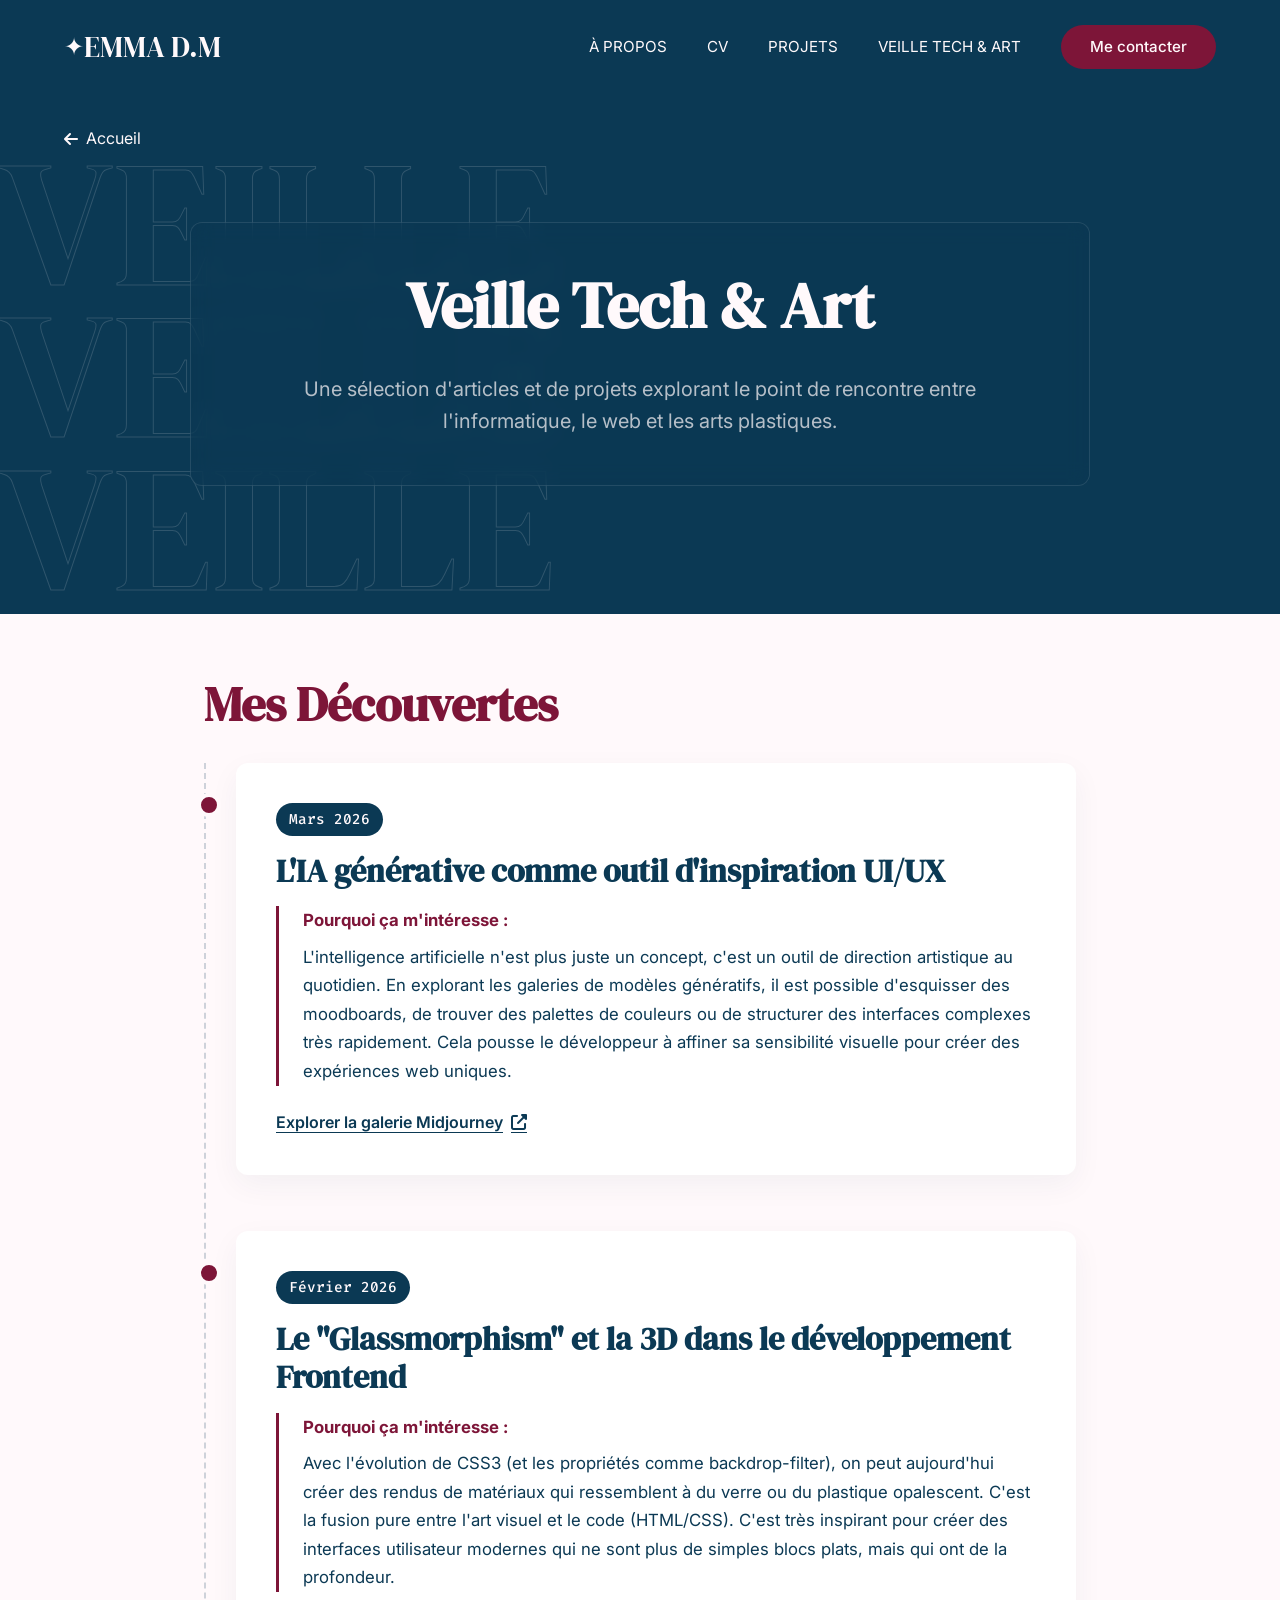
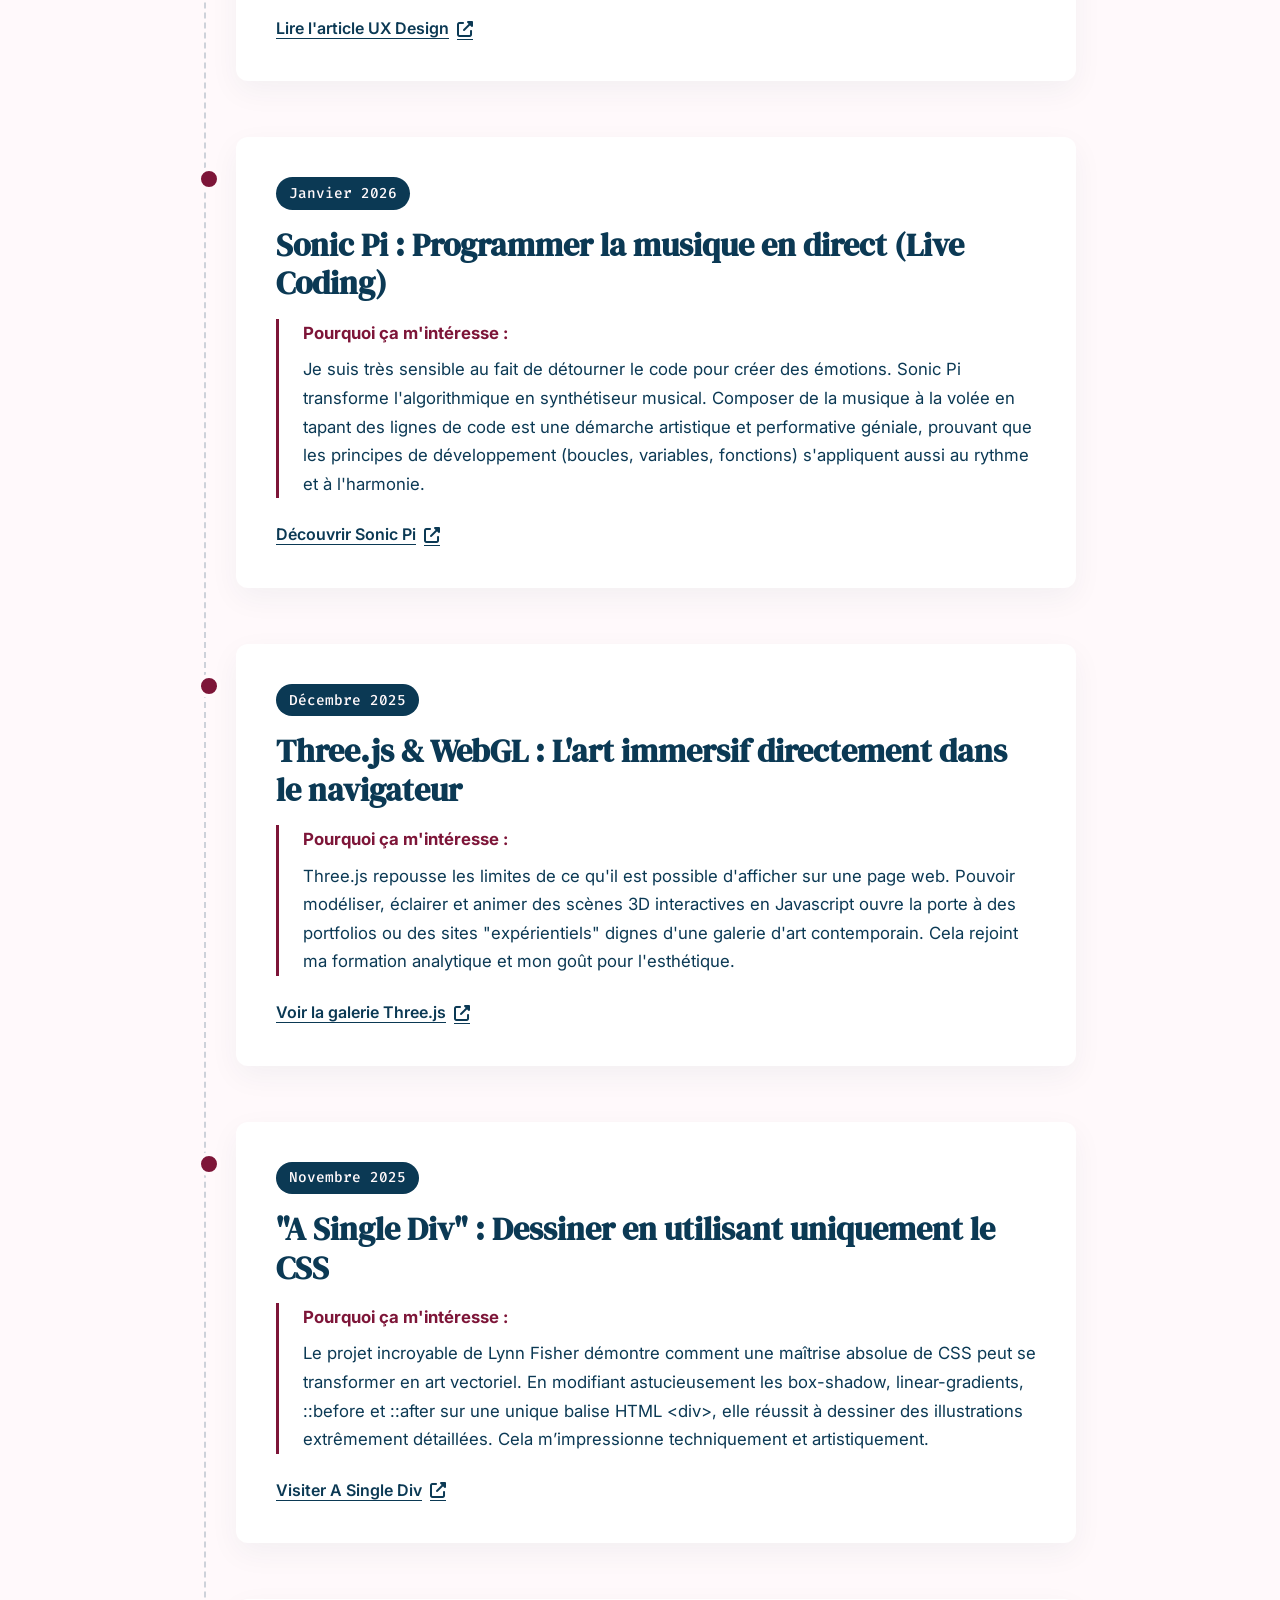
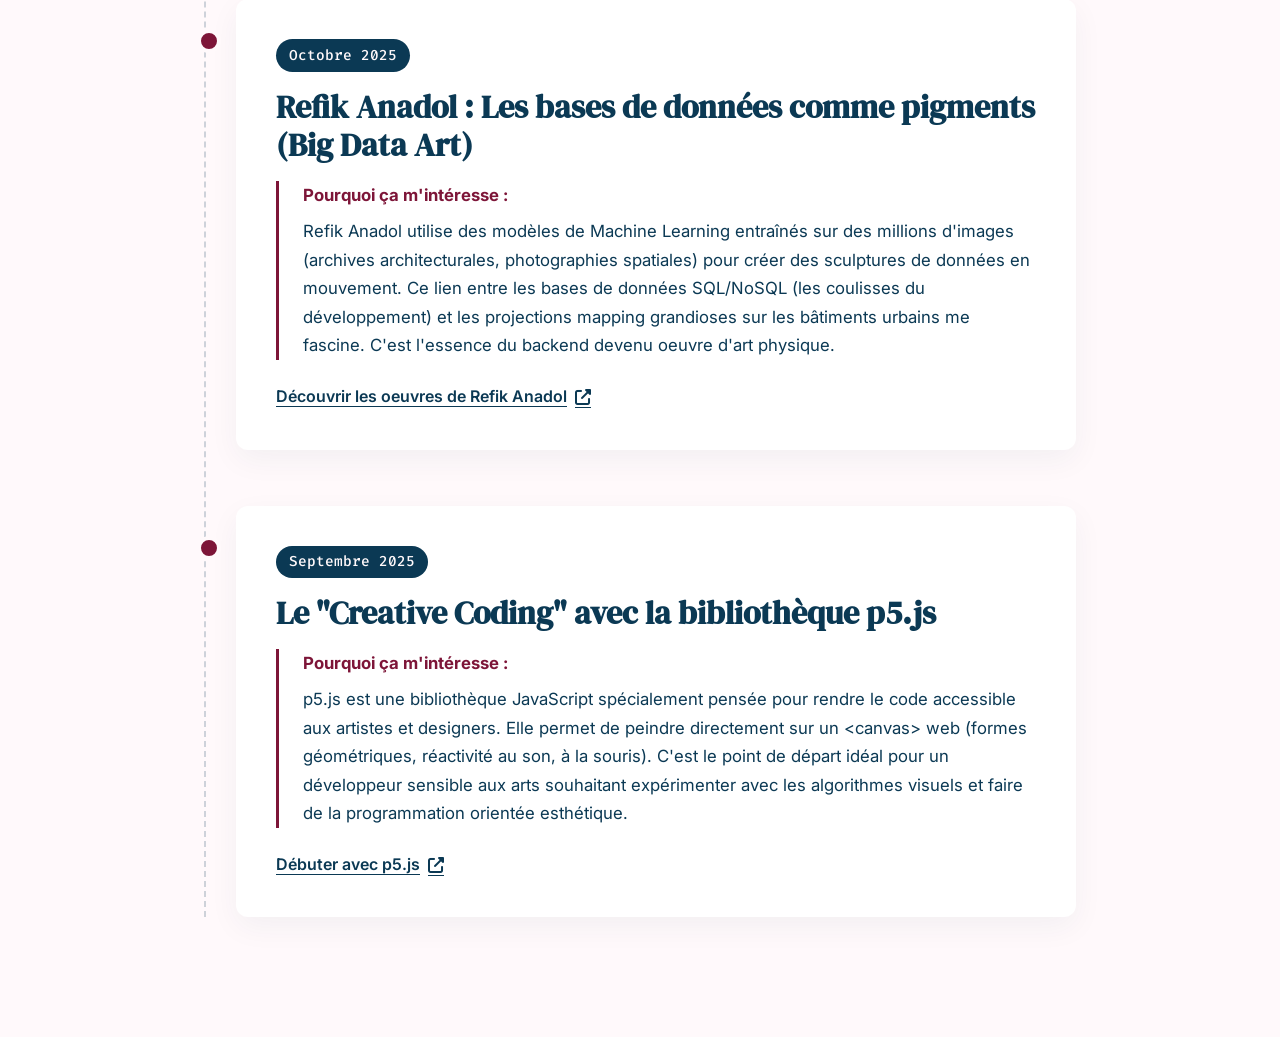
==== veille.html @ 81b7ddf8 "feat: Introduce dedicated internship pages for Labomedia and Everlite, a tech watch section, and a n" ====
<!DOCTYPE html>
<html lang="fr">

<head>
    <meta charset="UTF-8">
    <meta name="viewport" content="width=device-width, initial-scale=1.0">
    <title>Veille Tech & Art - Portfolio Emma Ducos Martin</title>

    <!-- Polices Google : DM Serif Display pour l'élégance (titres), Inter pour la lisibilité (corps) -->
    <link rel="preconnect" href="https://fonts.googleapis.com">
    <link rel="preconnect" href="https://fonts.gstatic.com" crossorigin>
    <link
        href="https://fonts.googleapis.com/css2?family=DM+Serif+Display&family=Inter:wght@300;400;500;600;700&family=Fira+Code:wght@400;500&display=swap"
        rel="stylesheet">
    <link rel="stylesheet" href="https://cdnjs.cloudflare.com/ajax/libs/font-awesome/6.4.0/css/all.min.css">

    <link rel="stylesheet" href="style.css">
</head>

<body>

    <nav>
        <a href="index.html" class="logo"><span class="star-light">✦</span> Emma D.M</a>
        <div class="nav-links">
            <a href="index.html#about">À propos</a>
            <a href="index.html#resume">CV</a>
            <a href="index.html#work">Projets</a>
            <a href="veille.html">Veille Tech & Art</a>
            <a href="mailto:ducosmartinemma@gmail.com" class="btn-contact">Me contacter</a>
        </div>
    </nav>

    <header class="hero hero-subpage">
        <a href="index.html" class="btn-back"><i class="fas fa-arrow-left"></i> Accueil</a>

        <div class="hero-text-bg">
            VEILLE<br>
            VEILLE<br>
            VEILLE
        </div>

        <div class="hero-content hero-content-subpage">
            <h1 class="hero-title">Veille Tech & Art</h1>
            <p class="hero-subtitle">Une sélection d'articles et de projets explorant le point de rencontre entre
                l'informatique, le web et les arts plastiques.</p>
        </div>
    </header>

    <main>
        <div class="container">
            <h2 class="section-title">Mes Découvertes</h2>

            <div class="timeline timeline-veille">

                <!-- ARTICLE MARS 2026 -->
                <div class="article-card">
                    <div class="article-header">
                        <span class="article-date">Mars 2026</span>
                    </div>
                    <h3 class="article-title">L'IA générative comme outil d'inspiration UI/UX</h3>
                    <div class="article-desc">
                        <strong>Pourquoi ça m'intéresse :</strong>
                        L'intelligence artificielle n'est plus juste un concept, c'est un outil de direction artistique au
                        quotidien. En explorant les galeries de modèles génératifs, il est possible d'esquisser des
                        moodboards, de trouver des palettes de couleurs ou de structurer des interfaces complexes très rapidement. Cela pousse le
                        développeur à affiner sa sensibilité visuelle pour créer des expériences web uniques.
                    </div>
                    <a href="https://midjourney.com/showcase" target="_blank"
                        class="article-link">
                        Explorer la galerie Midjourney <i class="fas fa-external-link-alt"></i>
                    </a>
                </div>

                <!-- ARTICLE FÉVRIER 2026 -->
                <div class="article-card">
                    <div class="article-header">
                        <span class="article-date">Février 2026</span>
                    </div>
                    <h3 class="article-title">Le "Glassmorphism" et la 3D dans le développement Frontend</h3>
                    <div class="article-desc">
                        <strong>Pourquoi ça m'intéresse :</strong>
                        Avec l'évolution de CSS3 (et les propriétés comme backdrop-filter), on peut aujourd'hui créer
                        des rendus de matériaux qui ressemblent à du verre ou du plastique opalescent. C'est la fusion
                        pure entre l'art visuel et le code (HTML/CSS). C'est très inspirant pour créer des interfaces
                        utilisateur modernes qui ne sont plus de simples blocs plats, mais qui ont de la profondeur.
                    </div>
                    <a href="https://uxdesign.cc/glassmorphism-in-user-interfaces-1f39bb1308c9" target="_blank"
                        class="article-link">
                        Lire l'article UX Design <i class="fas fa-external-link-alt"></i>
                    </a>
                </div>

                <!-- ARTICLE JANVIER 2026 -->
                <div class="article-card">
                    <div class="article-header">
                        <span class="article-date">Janvier 2026</span>
                    </div>
                    <h3 class="article-title">Sonic Pi : Programmer la musique en direct (Live Coding)</h3>
                    <div class="article-desc">
                        <strong>Pourquoi ça m'intéresse :</strong>
                        Je suis très sensible au fait de détourner le code pour créer des émotions. Sonic Pi transforme
                        l'algorithmique en synthétiseur musical. Composer de la musique à la volée en tapant des lignes
                        de code est une démarche artistique et performative géniale, prouvant que les principes de
                        développement (boucles, variables, fonctions) s'appliquent aussi au rythme et à l'harmonie.
                    </div>
                    <a href="https://sonic-pi.net/" target="_blank" class="article-link">
                        Découvrir Sonic Pi <i class="fas fa-external-link-alt"></i>
                    </a>
                </div>

                <!-- ARTICLE DÉCEMBRE 2025 -->
                <div class="article-card">
                    <div class="article-header">
                        <span class="article-date">Décembre 2025</span>
                    </div>
                    <h3 class="article-title">Three.js & WebGL : L'art immersif directement dans le navigateur</h3>
                    <div class="article-desc">
                        <strong>Pourquoi ça m'intéresse :</strong>
                        Three.js repousse les limites de ce qu'il est possible d'afficher sur une page web. Pouvoir
                        modéliser, éclairer et animer des scènes 3D interactives en Javascript ouvre la porte à des
                        portfolios ou des sites "expérientiels" dignes d'une galerie d'art contemporain. Cela rejoint ma
                        formation analytique et mon goût pour l'esthétique.
                    </div>
                    <a href="https://threejs.org/" target="_blank" class="article-link">
                        Voir la galerie Three.js <i class="fas fa-external-link-alt"></i>
                    </a>
                </div>

                <!-- ARTICLE NOVEMBRE 2025 -->
                <div class="article-card">
                    <div class="article-header">
                        <span class="article-date">Novembre 2025</span>
                    </div>
                    <h3 class="article-title">"A Single Div" : Dessiner en utilisant uniquement le CSS</h3>
                    <div class="article-desc">
                        <strong>Pourquoi ça m'intéresse :</strong>
                        Le projet incroyable de Lynn Fisher démontre comment une maîtrise absolue de CSS peut se
                        transformer en art vectoriel. En modifiant astucieusement les box-shadow, linear-gradients,
                        ::before et ::after sur une unique balise HTML &lt;div&gt;, elle réussit à dessiner des
                        illustrations extrêmement détaillées. Cela m’impressionne techniquement et artistiquement.
                        </div>
                        <a href="https://a.singlediv.com/" target="_blank" class="article-link">
                            Visiter A Single Div <i class="fas fa-external-link-alt"></i>
                        </a>
                    </div>

                    <!-- ARTICLE OCTOBRE 2025 -->
                    <div class="article-card">
                        <div class="article-header">
                            <span class="article-date">Octobre 2025</span>
                        </div>
                        <h3 class="article-title">Refik Anadol : Les bases de données comme pigments (Big Data Art)</h3>
                        <div class="article-desc">
                            <strong>Pourquoi ça m'intéresse :</strong>
                            Refik Anadol utilise des modèles de Machine Learning entraînés sur des millions d'images
                            (archives architecturales, photographies spatiales) pour créer des sculptures de données en
                            mouvement. Ce lien entre les bases de données SQL/NoSQL (les coulisses du développement) et
                            les projections mapping grandioses sur les bâtiments urbains me fascine. C'est l'essence du
                            backend devenu oeuvre d'art physique.
                        </div>
                        <a href="https://refikanadol.com/" target="_blank" class="article-link">
                            Découvrir les oeuvres de Refik Anadol <i class="fas fa-external-link-alt"></i>
                        </a>
                    </div>

                    <!-- ARTICLE SEPTEMBRE 2025 -->
                    <div class="article-card">
                        <div class="article-header">
                            <span class="article-date">Septembre 2025</span>
                        </div>
                        <h3 class="article-title">Le "Creative Coding" avec la bibliothèque p5.js</h3>
                        <div class="article-desc">
                            <strong>Pourquoi ça m'intéresse :</strong>
                            p5.js est une bibliothèque JavaScript spécialement pensée pour rendre le code accessible aux
                            artistes et designers. Elle permet de peindre directement sur un &lt;canvas&gt; web (formes
                            géométriques, réactivité au son, à la souris). C'est le point de départ idéal pour un
                            développeur sensible aux arts souhaitant expérimenter avec les algorithmes visuels et
                            faire de la programmation orientée esthétique.
                        </div>
                        <a href="https://p5js.org/" target="_blank" class="article-link">
                            Débuter avec p5.js <i class="fas fa-external-link-alt"></i>
                        </a>
                    </div>

                </div>
            </div>
    </main>

</body>

</html>
---- style.css ----
:root {
    --bg-light: #FFF9FB;
    --primary-dark: #0B3954;
    --accent-color: #7D1538;

    --text-light: #FFF9FB;
    --text-dark: #0B3954;
    --text-muted: rgba(11, 57, 84, 0.7);
    --text-muted-light: rgba(255, 249, 251, 0.7);

    --font-headings: 'DM Serif Display', serif;
    --font-body: 'Inter', sans-serif;
    --font-mono: 'Fira Code', monospace;
}

::selection {
    background-color: var(--accent-color);
    color: var(--bg-light);
}

* {
    box-sizing: border-box;
    margin: 0;
    padding: 0;
}

body {
    font-family: var(--font-body);
    background-color: var(--bg-light);
    color: var(--text-dark);
    line-height: 1.6;
    overflow-x: hidden;
    -webkit-font-smoothing: antialiased;
}

/* Utilitaires */
.star {
    color: var(--accent-color);
    display: inline-block;
    margin-right: 8px;
    font-size: 1.2rem;
}

.star-light {
    color: var(--bg-light);
    font-size: 1.5rem;
}

a {
    text-decoration: none;
    color: inherit;
}

/* ----- NAVIGATION ----- */
nav {
    display: flex;
    justify-content: space-between;
    align-items: center;
    padding: 1.5rem 5%;
    background-color: var(--primary-dark);
    color: var(--text-light);
}

.logo {
    font-family: var(--font-headings);
    font-size: 1.8rem;
    display: flex;
    align-items: center;
    text-transform: uppercase;
}

.nav-links {
    display: flex;
    gap: 2.5rem;
    font-size: 0.95rem;
    font-weight: 400;
    align-items: center;
    text-transform: uppercase;
}

.nav-links a:hover {
    color: var(--accent-color);
    transition: color 0.3s ease;
}

.btn-contact {
    background-color: var(--accent-color);
    color: var(--text-light);
    padding: 0.6rem 1.8rem;
    border-radius: 50px;
    font-weight: 500;
    transition: transform 0.3s, background-color 0.3s;
    text-transform: none;
}

.btn-contact:hover {
    transform: scale(1.05);
    color: var(--text-light) !important;
}

/* ----- HERO SECTION ----- */
.hero {
    position: relative;
    background-color: var(--primary-dark);
    color: var(--text-light);
    padding: 5rem 5% 12rem 5%;
    display: flex;
    align-items: center;
    justify-content: center;
    overflow: hidden;
}

.hero-subpage {
    padding: 8rem 5% 8rem 5%;
}

.hero-text-bg {
    position: absolute;
    font-family: var(--font-headings);
    font-size: 16vw;
    line-height: 0.85;
    color: transparent;
    -webkit-text-stroke: 1px rgba(255, 249, 251, 0.15);
    top: 5%;
    left: 5%;
    z-index: 0;
    user-select: none;
    white-space: nowrap;
}

.hero-subpage .hero-text-bg {
    font-size: 14vw;
    top: 10%;
    left: 0%;
}

.hero-text-bg span.solid {
    color: var(--bg-light);
    -webkit-text-stroke: 0;
}

.hero-content {
    position: relative;
    z-index: 2;
    display: flex;
    width: 100%;
    max-width: 1200px;
    gap: 3rem;
    justify-content: space-between;
    align-items: center;
}

.hero-content-subpage {
    max-width: 900px;
    gap: 1rem;
    text-align: center;
    flex-direction: column;
    background-color: rgba(11, 57, 84, 0.4);
    backdrop-filter: blur(10px);
    padding: 3rem 2rem;
    border-radius: 12px;
    border: 1px solid rgba(255, 249, 251, 0.1);
}

.hero-left {
    flex: 1;
    max-width: 600px;
    background-color: rgba(11, 57, 84, 0.4);
    backdrop-filter: blur(10px);
    padding: 2rem;
    border-radius: 12px;
    border: 1px solid rgba(255, 249, 251, 0.1);
}

.hero-left p {
    font-size: 1.15rem;
    color: var(--text-muted-light);
    line-height: 1.7;
}

.hero-right {
    flex: 1;
    display: flex;
    flex-direction: column;
    justify-content: center;
    align-items: flex-end;
    text-align: right;
    font-family: var(--font-mono);
    font-size: 1rem;
    color: var(--text-light);
}

.hero-right p {
    margin-bottom: 0.8rem;
}

.hero-right span {
    color: var(--accent-color);
    margin-right: 0.5rem;
}

.hero-title {
    font-family: var(--font-headings);
    font-size: 4rem;
    line-height: 1.1;
    margin-bottom: 1rem;
}

.hero-subtitle {
    font-size: 1.25rem;
    color: var(--text-muted-light);
    max-width: 800px;
}

.btn-back {
    position: absolute;
    top: 2rem;
    left: 5%;
    color: var(--text-light);
    z-index: 10;
    font-size: 1rem;
    display: flex;
    align-items: center;
    gap: 0.5rem;
    transition: color 0.3s;
}

.btn-back:hover {
    color: var(--accent-color);
}

.scroll-down {
    position: absolute;
    bottom: -45px;
    left: 50%;
    transform: translateX(-50%);
    width: 90px;
    height: 90px;
    background-color: var(--accent-color);
    border-radius: 50%;
    display: flex;
    align-items: center;
    justify-content: center;
    text-align: center;
    font-family: var(--font-body);
    font-size: 0.85rem;
    font-weight: 600;
    color: var(--text-light);
    box-shadow: 0 4px 15px rgba(0, 0, 0, 0.3);
    z-index: 10;
}

/* ----- CONTAINERS ----- */
.container {
    max-width: 1000px;
    margin: 0 auto;
    padding: 4rem 5%;
}

.index-container {
    max-width: 1200px;
    margin: 0 auto;
    padding: 6rem 5%;
    display: grid;
    grid-template-columns: 1fr 1fr;
    gap: 5rem;
}

/* ----- TITLES ----- */
.section-title {
    font-family: var(--font-headings);
    font-size: 3rem;
    color: var(--accent-color);
    margin-bottom: 2rem;
    display: flex;
    align-items: center;
    line-height: 1.1;
}

.section-title-center {
    text-align: center;
    justify-content: center;
}

.section-title span.black-text {
    color: var(--text-dark);
}

/* ----- TIMELINE (Expériences / Education) ----- */
.timeline {
    position: relative;
    padding-left: 25px;
    border-left: 1px solid rgba(11, 57, 84, 0.2);
    margin-bottom: 3rem;
}

.timeline-veille {
    border-left: 2px dashed rgba(11, 57, 84, 0.2);
    padding-left: 30px;
}

.timeline-item {
    position: relative;
    margin-bottom: 3rem;
}

.timeline-item::before {
    content: '✦';
    position: absolute;
    left: -35px;
    top: 0;
    color: var(--accent-color);
    background-color: var(--bg-light);
    font-size: 1.2rem;
    padding: 2px 0;
    line-height: 1;
}

.timeline-date {
    font-family: var(--font-headings);
    font-size: 1.4rem;
    color: var(--primary-dark);
    margin-bottom: 0.3rem;
}

.timeline-title {
    font-size: 1.15rem;
    font-weight: 700;
    color: var(--primary-dark);
    margin-bottom: 0.2rem;
}

.timeline-subtitle {
    font-size: 0.95rem;
    color: var(--text-muted);
    margin-bottom: 0.8rem;
    font-weight: 500;
}

.timeline-desc {
    font-size: 0.95rem;
    color: var(--text-muted);
    line-height: 1.6;
}

/* ----- ACCENT BOX ----- */
.accent-box {
    background-color: var(--accent-color);
    color: var(--text-light);
    padding: 3rem 2.5rem;
    margin-top: 4rem;
    position: relative;
}

.accent-box .section-title {
    color: var(--bg-light);
}

.accent-box .timeline {
    border-left-color: rgba(255, 249, 251, 0.3);
}

.accent-box .timeline-item::before {
    color: var(--bg-light);
    background-color: var(--accent-color);
}

.accent-box .timeline-date,
.accent-box .timeline-title {
    color: var(--bg-light);
}

.accent-box .timeline-subtitle,
.accent-box .timeline-desc {
    color: rgba(255, 249, 251, 0.85);
}

.tag-container {
    display: flex;
    flex-wrap: wrap;
    gap: 0.6rem;
    margin-top: 1.2rem;
}

.tag {
    background-color: var(--primary-dark);
    color: var(--bg-light);
    padding: 0.3rem 1.2rem;
    border-radius: 50px;
    font-size: 0.8rem;
    font-weight: 600;
    letter-spacing: 0.5px;
}

.accent-box .tag {
    background-color: rgba(255, 249, 251, 0.2);
    color: var(--bg-light);
}

/* ----- RIGHT COLUMN (Profile / Skills) ----- */
.intro-text h1 {
    font-family: var(--font-headings);
    font-size: 4rem;
    line-height: 1.1;
    color: var(--primary-dark);
    margin-bottom: 1.5rem;
}

.intro-text p {
    color: var(--text-muted);
    font-size: 1.05rem;
    margin-bottom: 2rem;
}

.profile-card {
    background-color: var(--primary-dark);
    color: var(--text-light);
    padding: 3rem;
    margin-top: 3rem;
    margin-bottom: 4rem;
    position: relative;
}

.profile-card::before {
    content: 'Contact';
    position: absolute;
    top: 2rem;
    left: -2rem;
    background-color: var(--accent-color);
    color: var(--bg-light);
    padding: 0.4rem 1.5rem;
    border-radius: 50px;
    font-weight: bold;
    font-size: 0.9rem;
}

.profile-card h3 {
    font-family: var(--font-headings);
    font-size: 3rem;
    margin-bottom: 1.5rem;
    color: var(--bg-light);
}

.profile-info {
    font-family: var(--font-body);
    font-size: 0.95rem;
    color: var(--text-light);
}

.profile-info p {
    margin-bottom: 0.8rem;
    display: flex;
    align-items: center;
}

.profile-info i {
    width: 25px;
    color: var(--accent-color);
}

.bg-text-skills {
    font-family: var(--font-headings);
    font-size: 8rem;
    line-height: 0.8;
    color: transparent;
    -webkit-text-stroke: 1px rgba(11, 57, 84, 0.1);
    position: absolute;
    z-index: -1;
    margin-top: -3rem;
    margin-left: -2rem;
    user-select: none;
}

.skills-section {
    position: relative;
    margin-bottom: 4rem;
    z-index: 1;
}

.skills-grid {
    display: grid;
    grid-template-columns: 1fr 1fr;
    gap: 2.5rem;
}

.skill-category h4 {
    font-family: var(--font-headings);
    font-size: 1.8rem;
    color: var(--primary-dark);
    margin-bottom: 1.2rem;
}

.skill-icons {
    display: flex;
    flex-wrap: wrap;
    gap: 0.5rem;
    margin-bottom: 1.5rem;
}

.skill-icon {
    width: 45px;
    height: 45px;
    background-color: var(--primary-dark);
    color: var(--bg-light);
    display: flex;
    align-items: center;
    justify-content: center;
    font-weight: 600;
    font-size: 1rem;
    border-radius: 4px;
}

.skill-list {
    list-style: none;
    font-size: 0.95rem;
    color: var(--text-muted);
}

.skill-list li {
    margin-bottom: 0.8rem;
    display: grid;
    grid-template-columns: 130px 1fr;
    gap: 0.5rem;
    align-items: start;
}

.skill-list li>span:first-child {
    font-weight: 600;
    color: var(--primary-dark);
}

.tech-tags {
    display: flex;
    flex-wrap: wrap;
    gap: 0.6rem;
}

.tech-tag {
    background-color: var(--primary-dark);
    color: var(--bg-light);
    padding: 0.4rem 1.2rem;
    border-radius: 50px;
    font-size: 0.85rem;
}

.bottom-section {
    display: grid;
    grid-template-columns: 1fr 1fr;
    gap: 2rem;
    margin-top: 2rem;
}

.bottom-block h4 {
    font-family: var(--font-headings);
    font-size: 2.2rem;
    color: var(--primary-dark);
    margin-bottom: 1.5rem;
}

.bottom-block ul {
    list-style: none;
    display: flex;
    gap: 2rem;
}

.bottom-block li {
    margin-bottom: 1rem;
}

.bottom-block strong {
    display: block;
    color: var(--primary-dark);
    font-size: 1.2rem;
    font-family: var(--font-headings);
}

.bottom-block span {
    color: var(--text-muted);
    font-size: 0.9rem;
}

.hobbies-icons {
    display: flex;
    gap: 1.5rem;
    color: var(--accent-color);
    font-size: 2rem;
    text-align: center;
}

.hobby-item span {
    display: block;
    font-size: 0.8rem;
    color: var(--text-muted);
    font-family: var(--font-body);
    margin-top: 0.5rem;
    font-weight: 500;
}

/* ----- MISSIONS ----- */
.mission-grid {
    display: grid;
    grid-template-columns: 1fr;
    gap: 3rem;
}

.mission-card {
    background-color: white;
    padding: 2.5rem;
    border-radius: 12px;
    box-shadow: 0 10px 30px rgba(11, 57, 84, 0.05);
    border-left: 5px solid var(--accent-color);
    transition: transform 0.3s ease;
}

.mission-card:hover {
    transform: translateY(-5px);
}

.mission-card h3 {
    font-family: var(--font-headings);
    font-size: 2rem;
    color: var(--primary-dark);
    margin-bottom: 1.2rem;
}

.mission-card p {
    color: var(--text-muted);
    font-size: 1.05rem;
    line-height: 1.7;
}

.mission-icon {
    font-size: 2rem;
    color: var(--accent-color);
    margin-bottom: 1rem;
    display: inline-block;
}

/* ----- VEILLE ARTICLES ----- */
.article-card {
    position: relative;
    background-color: white;
    padding: 2.5rem;
    border-radius: 12px;
    box-shadow: 0 10px 30px rgba(11, 57, 84, 0.05);
    margin-bottom: 3.5rem;
    transition: transform 0.3s ease, box-shadow 0.3s ease;
}

.article-card::before {
    content: '';
    position: absolute;
    left: -39px;
    top: 30px;
    width: 16px;
    height: 16px;
    background-color: var(--accent-color);
    border-radius: 50%;
    border: 4px solid var(--bg-light);
}

.article-card:hover {
    transform: translateY(-5px);
    box-shadow: 0 15px 40px rgba(11, 57, 84, 0.1);
}

.article-header {
    display: flex;
    justify-content: space-between;
    align-items: flex-start;
    margin-bottom: 1rem;
    flex-wrap: wrap;
    gap: 1rem;
}

.article-date {
    font-family: var(--font-mono);
    font-size: 0.9rem;
    color: var(--bg-light);
    background-color: var(--primary-dark);
    padding: 0.3rem 0.8rem;
    border-radius: 50px;
    font-weight: 500;
}

.article-title {
    font-family: var(--font-headings);
    font-size: 2rem;
    color: var(--primary-dark);
    margin-bottom: 1rem;
    line-height: 1.2;
}

.article-desc {
    color: var(--text-dark);
    font-size: 1.05rem;
    line-height: 1.7;
    margin-bottom: 1.5rem;
    position: relative;
    padding-left: 1.5rem;
    border-left: 3px solid var(--accent-color);
}

.article-desc strong {
    display: block;
    margin-bottom: 0.5rem;
    color: var(--accent-color);
}

.article-link {
    display: inline-flex;
    align-items: center;
    gap: 0.5rem;
    font-weight: 600;
    color: var(--primary-dark);
    font-size: 1rem;
    text-decoration: underline;
    text-underline-offset: 4px;
    transition: color 0.3s;
}

.article-link:hover {
    color: var(--accent-color);
}

/* ----- STAGE PAGES ----- */
.hero-vigo {
    background-image: linear-gradient(to right, rgba(11, 57, 84, 0.95), rgba(11, 57, 84, 0.6)), url("assets/agence-d'architecture-Vigo.jpg");
    background-size: cover;
    background-position: center 20%;
}

.stage-intro {
    margin-bottom: 4rem;
}

.stage-intro p {
    font-size: 1.15rem;
    line-height: 1.8;
    color: var(--text-muted);
    margin-bottom: 1.5rem;
}

.stage-intro p:last-of-type {
    margin-bottom: 0;
}

.project-gallery {
    display: flex;
    gap: 2rem;
    margin-top: 3.5rem;
    flex-wrap: wrap;
}

.gallery-item {
    flex: 1;
    min-width: 300px;
    border-radius: 12px;
    overflow: hidden;
    box-shadow: 0 10px 30px rgba(11, 57, 84, 0.1);
    display: flex;
    flex-direction: column;
}

.gallery-item img {
    width: 100%;
    height: auto;
    object-fit: contain;
    display: block;
    transition: transform 0.3s ease;
    border-radius: 12px;
}

.gallery-item:hover img {
    transform: scale(1.03);
}

/* ----- RESPONSIVE ----- */
@media (max-width: 968px) {
    .index-container {
        grid-template-columns: 1fr;
        gap: 3rem;
    }

    .hero-content {
        flex-direction: column;
    }

    .hero-right {
        align-items: flex-start;
        text-align: left;
        margin-top: 2rem;
    }

    .hero-text-bg {
        font-size: 25vw;
        top: 15%;
    }

    .nav-links {
        display: none;
    }

    .bottom-section {
        grid-template-columns: 1fr;
    }
}

@media (max-width: 768px) {
    .hero-title {
        font-size: 3rem;
    }

    .hero-text-bg {
        font-size: 20vw;
    }

    .nav-links {
        display: none;
    }

    .timeline-veille {
        padding-left: 20px;
    }

    .article-card {
        padding: 1.5rem;
    }

    .article-card::before {
        left: -29px;
    }
}
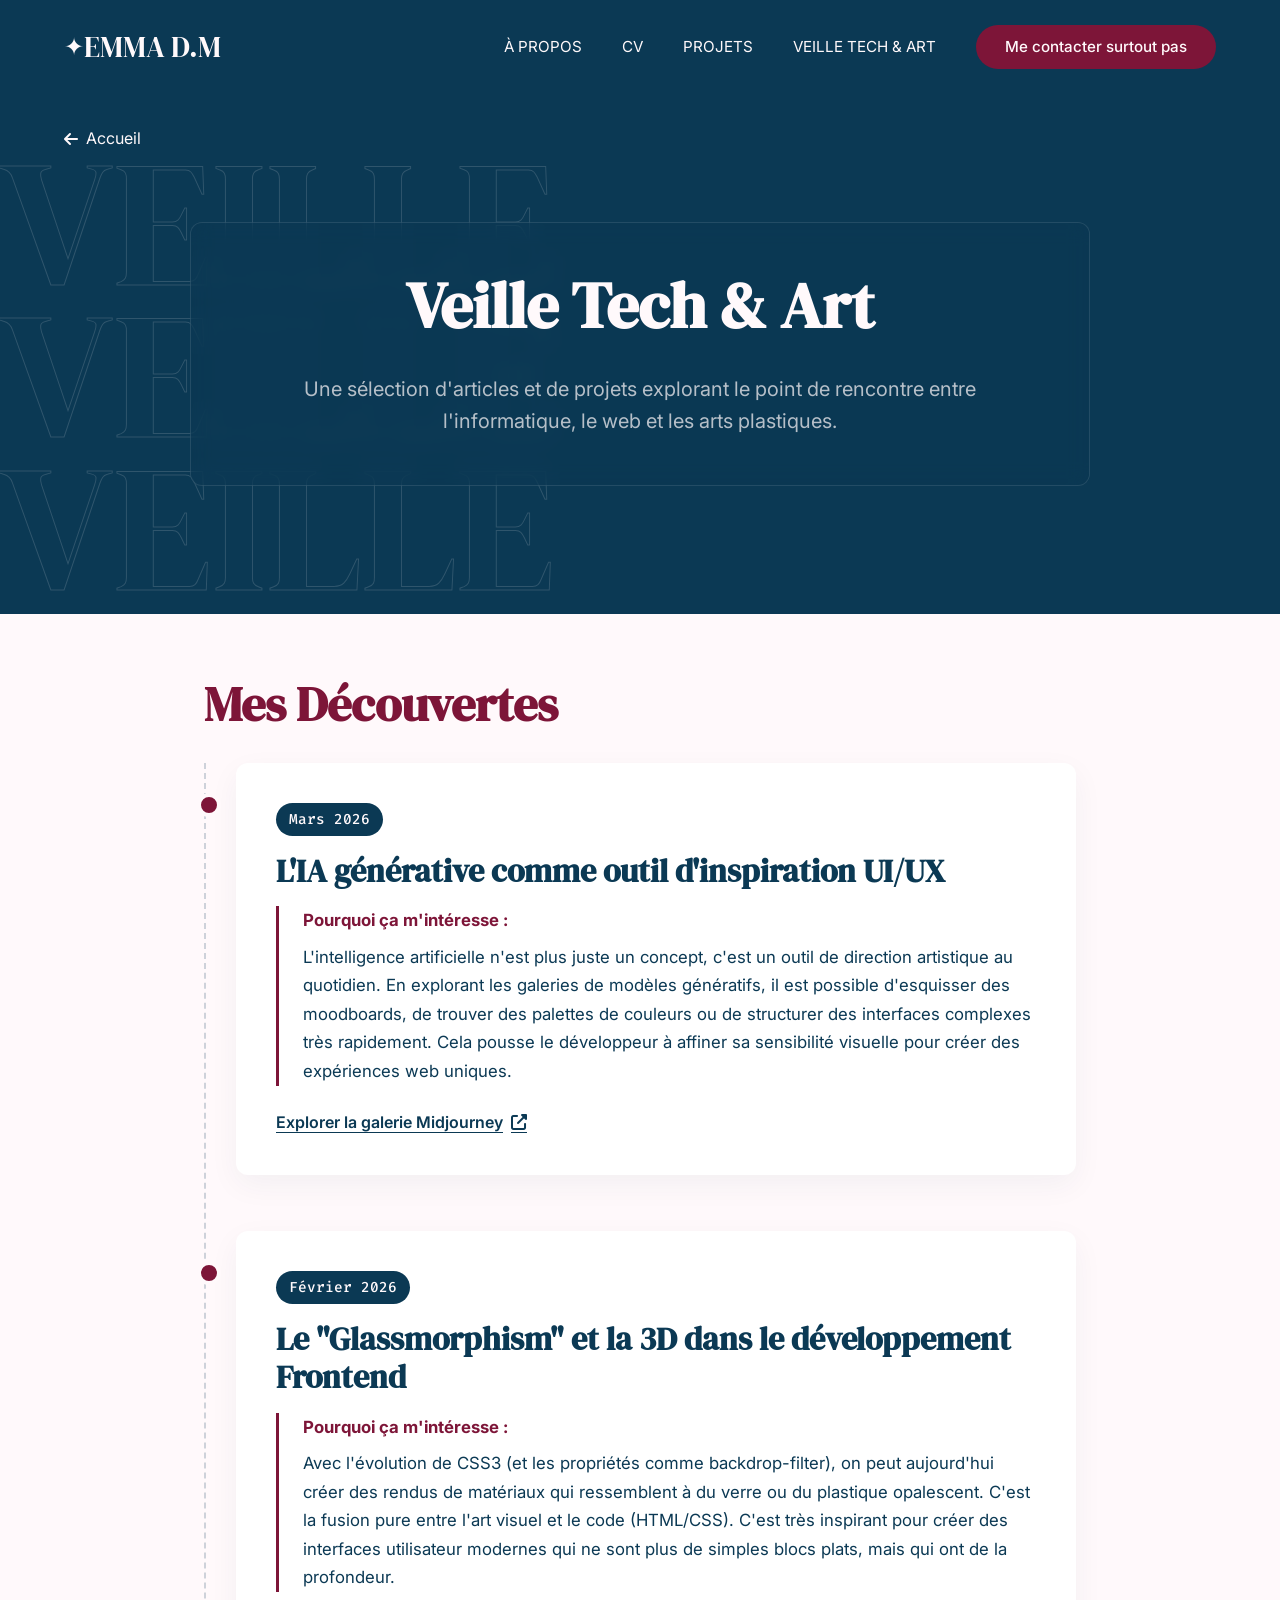
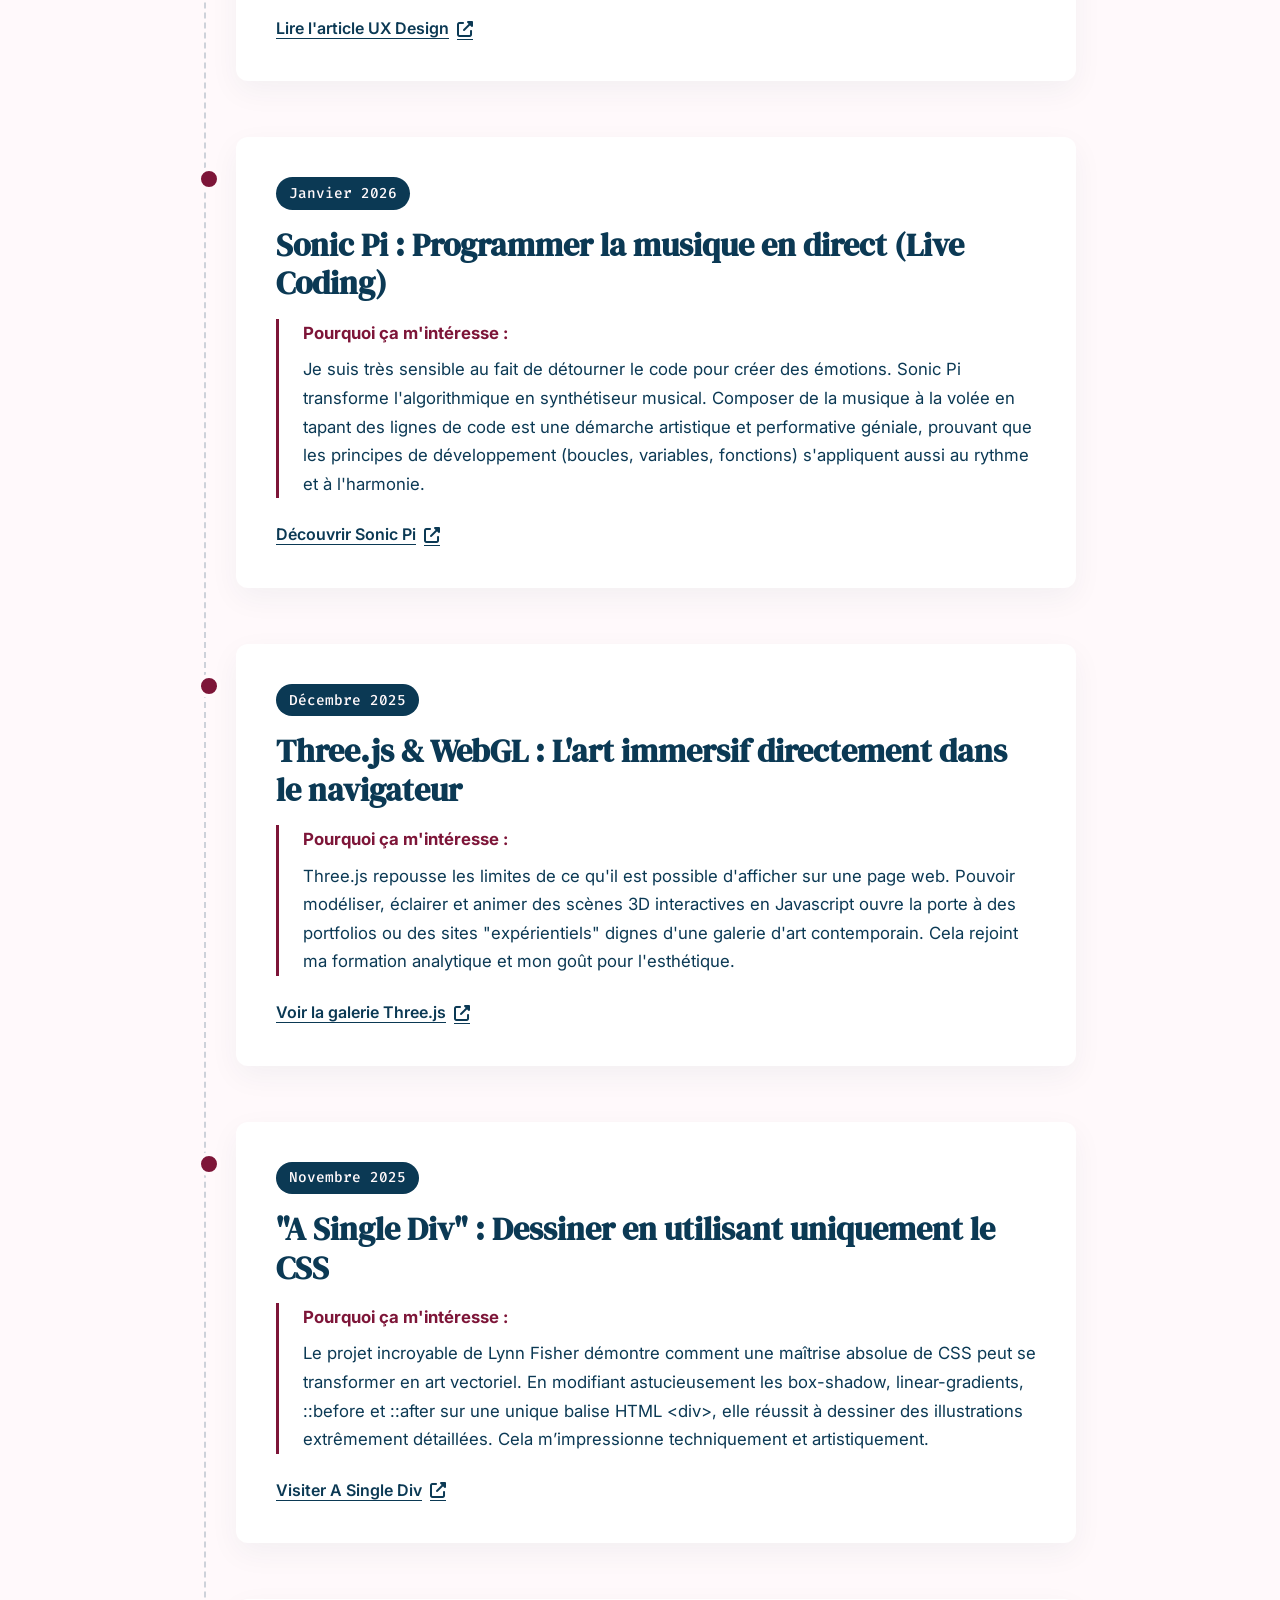
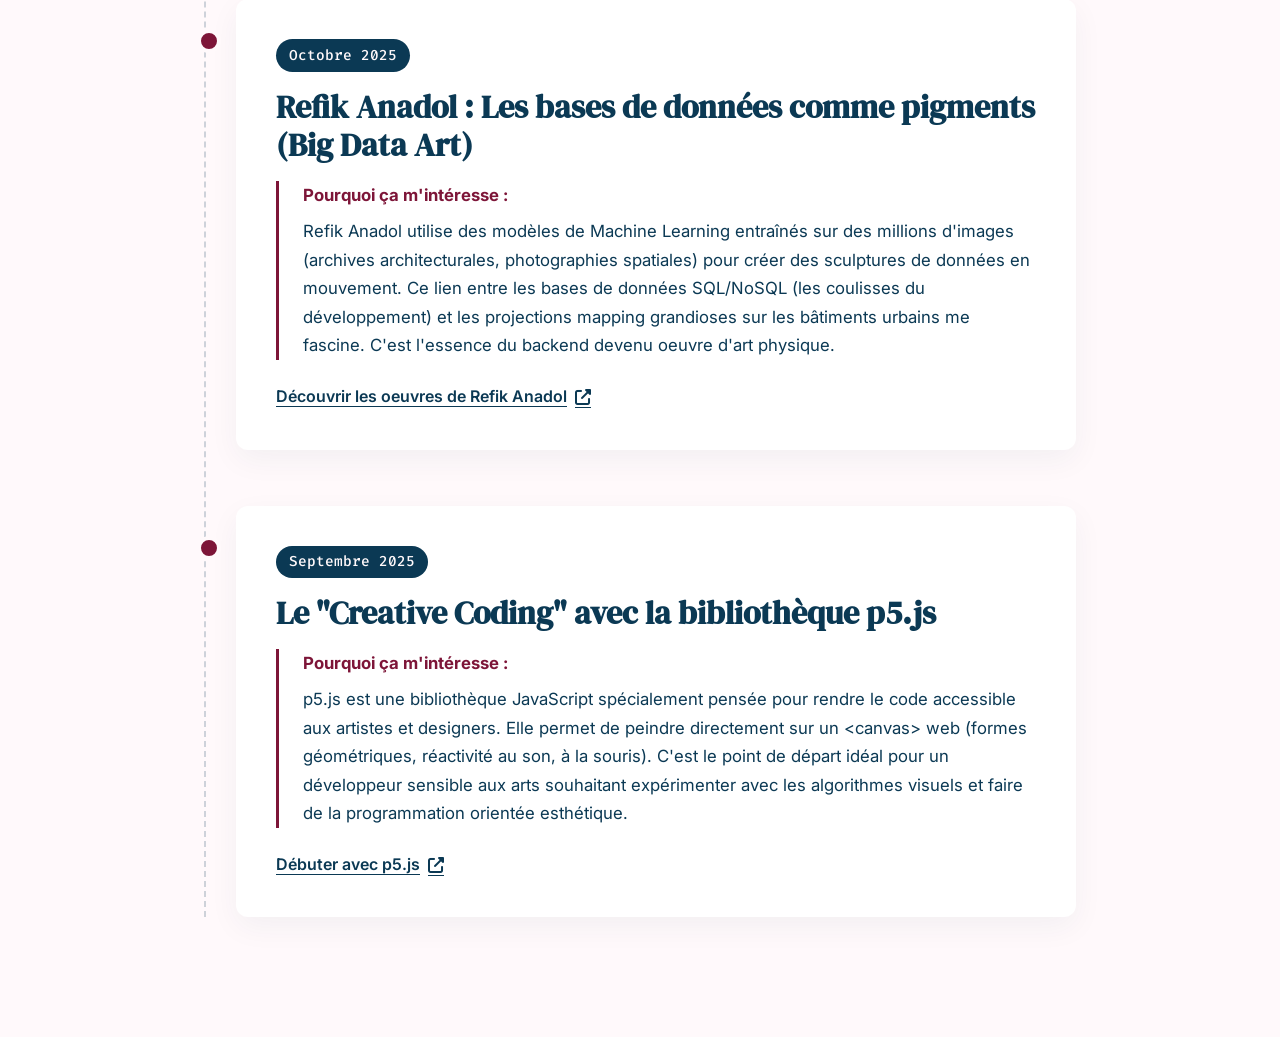
==== commit 2e0a9c48: "contact" ====
--- a/veille.html
+++ b/veille.html
@@ -26,7 +26,7 @@
             <a href="index.html#resume">CV</a>
             <a href="index.html#work">Projets</a>
             <a href="veille.html">Veille Tech & Art</a>
-            <a href="mailto:ducosmartinemma@gmail.com" class="btn-contact">Me contacter</a>
+            <a href="mailto:ducosmartinemma@gmail.com" class="btn-contact">Me contacter surtout pas</a>
         </div>
     </nav>
 
